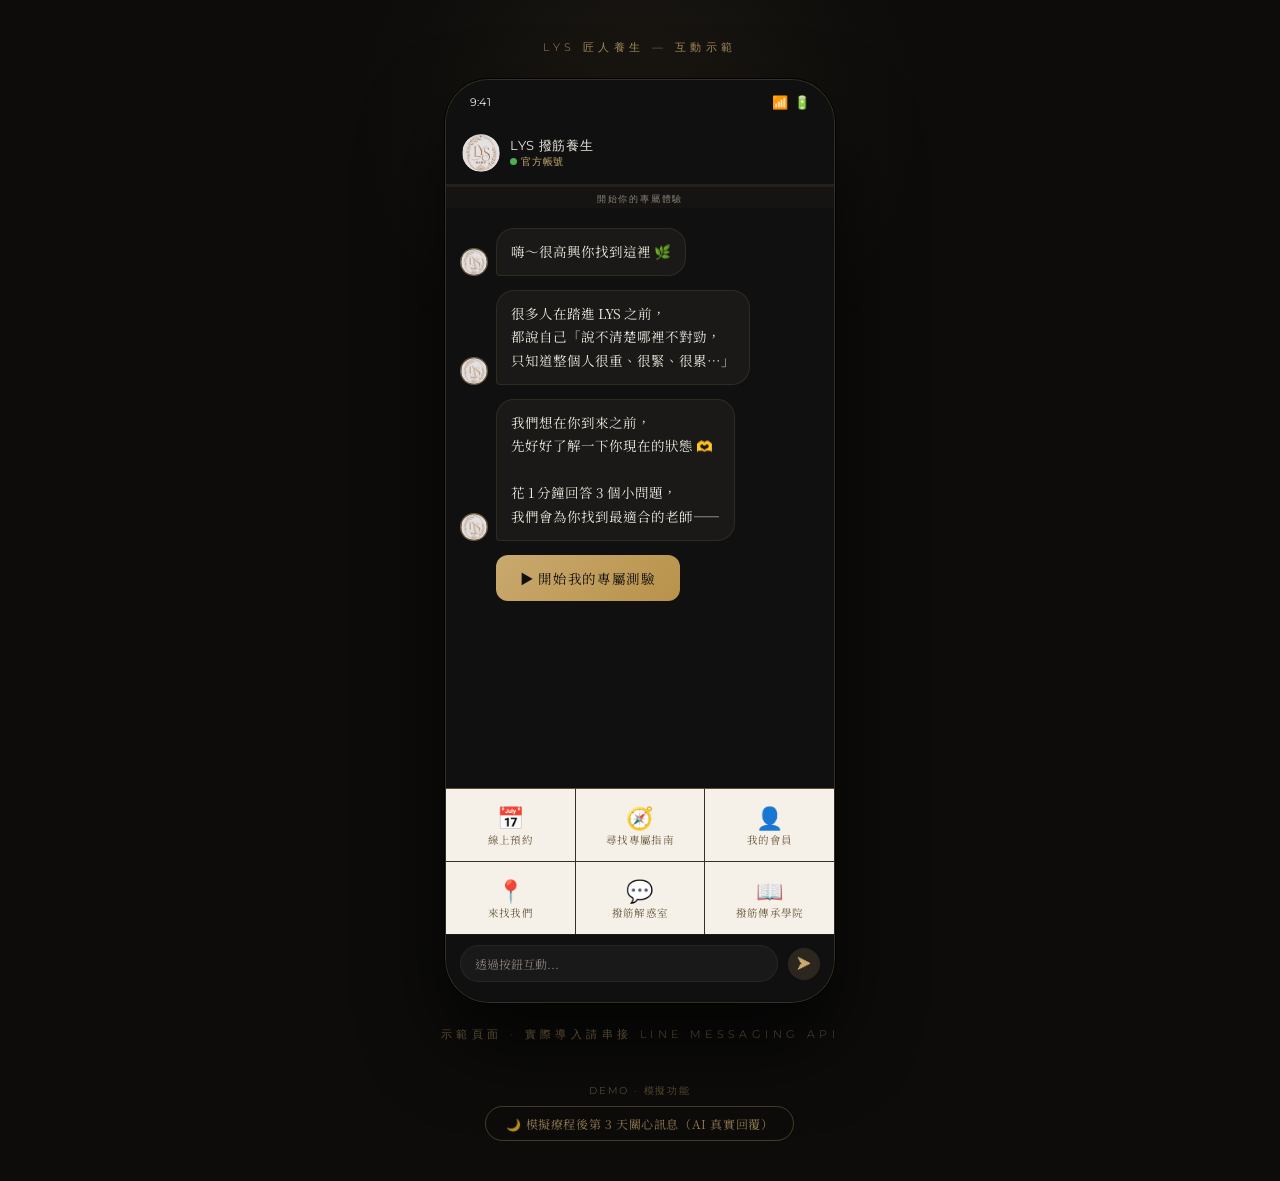
==== lys-chatbot-demo.html @ 17700a7a "Add chatbot demo page" ====
<!DOCTYPE html>
<html lang="zh-TW">
<head>
<meta charset="UTF-8">
<meta name="viewport" content="width=device-width, initial-scale=1.0">
<title>LYS 撥筋養生｜專屬放鬆指南</title>
<link href="https://fonts.googleapis.com/css2?family=Cormorant+Garamond:ital,wght@0,300;0,400;1,300&family=Noto+Serif+TC:wght@300;400&family=Montserrat:wght@300;400&display=swap" rel="stylesheet">
<style>
  :root {
    --black: #111010;
    --white: #FAF8F5;
    --gold: #C9A96E;
    --gold-light: #E8D5B0;
    --gold-dim: rgba(201,169,110,0.15);
    --warm-gray: #8A8178;
    --bubble-bot: #1A1917;
    --bubble-user: #2C2820;
    --text-main: #EDE8E0;
    --text-dim: #8A8178;
    --phone-w: 390px;
  }

  * { margin: 0; padding: 0; box-sizing: border-box; }

  body {
    background: #0D0C0B;
    min-height: 100vh;
    display: flex;
    align-items: center;
    justify-content: center;
    font-family: 'Noto Serif TC', serif;
    padding: 40px 16px;
  }

  /* ambient glow */
  body::before {
    content: '';
    position: fixed;
    top: -20%;
    left: 50%;
    transform: translateX(-50%);
    width: 600px;
    height: 600px;
    background: radial-gradient(ellipse, rgba(201,169,110,0.08) 0%, transparent 70%);
    pointer-events: none;
  }

  .scene {
    display: flex;
    flex-direction: column;
    align-items: center;
    gap: 24px;
  }

  .brand-label {
    font-family: 'Montserrat', sans-serif;
    font-weight: 300;
    letter-spacing: 0.4em;
    font-size: 11px;
    color: var(--gold);
    text-transform: uppercase;
    opacity: 0.8;
  }

  /* Phone shell */
  .phone {
    width: var(--phone-w);
    max-width: 100%;
    background: #161412;
    border-radius: 44px;
    border: 1px solid rgba(201,169,110,0.18);
    box-shadow:
      0 0 0 1px rgba(0,0,0,0.8),
      0 40px 80px rgba(0,0,0,0.7),
      inset 0 1px 0 rgba(255,255,255,0.04);
    overflow: hidden;
    position: relative;
  }

  /* Status bar */
  .status-bar {
    height: 44px;
    background: #111010;
    display: flex;
    align-items: center;
    justify-content: space-between;
    padding: 0 24px;
    font-family: 'Montserrat', sans-serif;
    font-size: 11px;
    color: var(--text-main);
    font-weight: 400;
    letter-spacing: 0.02em;
  }
  .status-icons { display: flex; gap: 6px; align-items: center; }
  .status-icons span { font-size: 13px; }

  /* LINE Header */
  .line-header {
    background: #111010;
    border-bottom: 1px solid rgba(201,169,110,0.1);
    padding: 10px 16px 12px;
    display: flex;
    align-items: center;
    gap: 10px;
  }
  .avatar {
    width: 38px; height: 38px;
    border-radius: 50%;
    background: linear-gradient(135deg, #2A2318, #3D3020);
    border: 1px solid var(--gold);
    display: flex; align-items: center; justify-content: center;
    font-size: 16px;
    flex-shrink: 0;
  }
  .header-info { flex: 1; }
  .header-name {
    font-family: 'Montserrat', sans-serif;
    font-size: 13px;
    font-weight: 400;
    color: var(--text-main);
    letter-spacing: 0.05em;
  }
  .header-sub {
    font-size: 10px;
    color: var(--gold);
    letter-spacing: 0.08em;
    font-family: 'Montserrat', sans-serif;
    font-weight: 300;
  }
  .header-dot {
    width: 7px; height: 7px;
    background: #4CAF50;
    border-radius: 50%;
    margin-right: 4px;
    display: inline-block;
  }

  /* Chat area */
  .chat-area {
    height: 580px;
    overflow-y: auto;
    padding: 20px 14px;
    display: flex;
    flex-direction: column;
    gap: 14px;
    background: #111010;
    scroll-behavior: smooth;
  }
  .chat-area::-webkit-scrollbar { width: 3px; }
  .chat-area::-webkit-scrollbar-track { background: transparent; }
  .chat-area::-webkit-scrollbar-thumb { background: rgba(201,169,110,0.2); border-radius: 2px; }

  /* Messages */
  .msg-row {
    display: flex;
    gap: 8px;
    align-items: flex-end;
    opacity: 0;
    transform: translateY(12px);
    transition: opacity 0.4s ease, transform 0.4s ease;
  }
  .msg-row.visible { opacity: 1; transform: translateY(0); }
  .msg-row.user { flex-direction: row-reverse; }

  .msg-avatar {
    width: 28px; height: 28px;
    border-radius: 50%;
    background: linear-gradient(135deg, #2A2318, #3D3020);
    border: 1px solid rgba(201,169,110,0.4);
    display: flex; align-items: center; justify-content: center;
    font-size: 12px;
    flex-shrink: 0;
    overflow: hidden;
    padding: 0;
  }
  .msg-avatar img { width:100%; height:100%; object-fit:cover; border-radius:50%; }

  .bubble {
    max-width: 76%;
    padding: 11px 14px;
    border-radius: 18px;
    font-size: 13.5px;
    line-height: 1.75;
    color: var(--text-main);
    position: relative;
  }
  .bubble.bot {
    background: var(--bubble-bot);
    border: 1px solid rgba(201,169,110,0.12);
    border-bottom-left-radius: 4px;
  }
  .bubble.user {
    background: linear-gradient(135deg, #2C2415, #3A2E1A);
    border: 1px solid rgba(201,169,110,0.25);
    border-bottom-right-radius: 4px;
    color: var(--gold-light);
  }
  .bubble em {
    color: var(--gold);
    font-style: normal;
    font-weight: 400;
  }

  /* Typing indicator */
  .typing {
    display: flex; gap: 4px; align-items: center;
    padding: 12px 16px;
  }
  .typing span {
    width: 6px; height: 6px;
    background: var(--warm-gray);
    border-radius: 50%;
    animation: typingDot 1.2s infinite;
  }
  .typing span:nth-child(2) { animation-delay: 0.2s; }
  .typing span:nth-child(3) { animation-delay: 0.4s; }
  @keyframes typingDot {
    0%, 60%, 100% { opacity: 0.3; transform: scale(0.8); }
    30% { opacity: 1; transform: scale(1); }
  }

  /* Options panel */
  .options-panel {
    display: flex;
    flex-direction: column;
    gap: 8px;
    margin-top: 2px;
    opacity: 0;
    transform: translateY(8px);
    transition: opacity 0.35s ease 0.1s, transform 0.35s ease 0.1s;
  }
  .options-panel.visible { opacity: 1; transform: translateY(0); }

  .option-btn {
    background: rgba(201,169,110,0.07);
    border: 1px solid rgba(201,169,110,0.25);
    border-radius: 12px;
    padding: 11px 14px;
    color: var(--text-main);
    font-size: 13px;
    font-family: 'Noto Serif TC', serif;
    cursor: pointer;
    text-align: left;
    transition: all 0.2s ease;
    line-height: 1.5;
    display: flex;
    align-items: center;
    gap: 10px;
  }
  .option-btn:hover {
    background: rgba(201,169,110,0.15);
    border-color: rgba(201,169,110,0.5);
    color: var(--gold-light);
    transform: translateX(3px);
  }
  .option-btn:disabled {
    opacity: 0.35;
    cursor: default;
    transform: none;
  }
  .option-btn.selected {
    background: rgba(201,169,110,0.2);
    border-color: var(--gold);
    color: var(--gold-light);
  }
  .option-icon { font-size: 16px; flex-shrink: 0; }

  /* Start button */
  .start-btn {
    background: linear-gradient(135deg, #C9A96E, #B8924A);
    border: none;
    border-radius: 12px;
    padding: 13px 24px;
    color: #111010;
    font-size: 13.5px;
    font-family: 'Noto Serif TC', serif;
    cursor: pointer;
    font-weight: 400;
    letter-spacing: 0.05em;
    transition: all 0.2s ease;
    align-self: flex-start;
    opacity: 0;
    transform: translateY(8px);
    transition: opacity 0.35s ease, transform 0.35s ease, filter 0.2s ease;
  }
  .start-btn.visible { opacity: 1; transform: translateY(0); }
  .start-btn:hover { filter: brightness(1.1); transform: translateY(-1px); }
  .start-btn:disabled { opacity: 0.3; cursor: default; transform: none; }

  /* Progress bar */
  .progress-bar {
    height: 2px;
    background: rgba(201,169,110,0.08);
    position: relative;
    margin: 0;
  }
  .progress-fill {
    height: 100%;
    background: linear-gradient(90deg, var(--gold), #E8C97A);
    transition: width 0.6s ease;
    width: 0%;
  }

  /* Result card */
  .result-card {
    background: linear-gradient(160deg, #1C1710 0%, #141210 100%);
    border: 1px solid rgba(201,169,110,0.3);
    border-radius: 16px;
    padding: 18px;
    max-width: 82%;
    opacity: 0;
    transform: translateY(12px);
    transition: opacity 0.5s ease, transform 0.5s ease;
  }
  .result-card.visible { opacity: 1; transform: translateY(0); }
  .result-divider {
    height: 1px;
    background: rgba(201,169,110,0.15);
    margin: 12px 0;
  }
  .teacher-name {
    font-family: 'Cormorant Garamond', serif;
    font-size: 20px;
    color: var(--gold);
    letter-spacing: 0.08em;
    margin-bottom: 4px;
  }
  .teacher-badge {
    font-family: 'Montserrat', sans-serif;
    font-size: 9px;
    letter-spacing: 0.2em;
    color: var(--warm-gray);
    text-transform: uppercase;
    margin-bottom: 10px;
  }
  .teacher-desc {
    font-size: 12.5px;
    color: var(--text-main);
    line-height: 1.8;
    opacity: 0.85;
  }
  .guarantee-text {
    font-size: 11.5px;
    color: var(--warm-gray);
    line-height: 1.75;
    border-left: 2px solid rgba(201,169,110,0.3);
    padding-left: 10px;
    font-style: italic;
  }

  /* Action buttons */
  .action-btn {
    display: block;
    width: 100%;
    padding: 12px;
    border-radius: 10px;
    border: none;
    cursor: pointer;
    font-size: 13px;
    font-family: 'Noto Serif TC', serif;
    letter-spacing: 0.05em;
    transition: all 0.2s ease;
    margin-top: 8px;
  }
  .action-btn.primary {
    background: linear-gradient(135deg, #C9A96E, #B8924A);
    color: #111010;
  }
  .action-btn.primary:hover { filter: brightness(1.1); }
  .action-btn.secondary {
    background: rgba(201,169,110,0.08);
    border: 1px solid rgba(201,169,110,0.25);
    color: var(--gold-light);
  }
  .action-btn.secondary:hover { background: rgba(201,169,110,0.15); }

  /* Reset */
  .reset-area {
    text-align: center;
    padding: 10px;
    opacity: 0;
    transition: opacity 0.4s ease;
  }
  .reset-area.visible { opacity: 1; }
  .reset-btn {
    background: none;
    border: none;
    color: var(--warm-gray);
    font-size: 11px;
    font-family: 'Montserrat', sans-serif;
    letter-spacing: 0.1em;
    cursor: pointer;
    text-decoration: underline;
    text-underline-offset: 3px;
  }
  .reset-btn:hover { color: var(--gold); }

  /* Bottom bar */
  .bottom-bar {
    background: #111010;
    border-top: 1px solid rgba(201,169,110,0.08);
    padding: 10px 14px 20px;
    display: flex;
    align-items: center;
    gap: 10px;
  }
  .input-mock {
    flex: 1;
    background: rgba(255,255,255,0.04);
    border: 1px solid rgba(255,255,255,0.06);
    border-radius: 20px;
    padding: 9px 14px;
    font-size: 12px;
    color: var(--warm-gray);
    font-family: 'Noto Serif TC', serif;
  }
  .send-mock {
    width: 32px; height: 32px;
    border-radius: 50%;
    background: rgba(201,169,110,0.15);
    border: none;
    display: flex; align-items: center; justify-content: center;
    color: var(--gold);
    font-size: 14px;
  }

  /* Step counter */
  .step-label {
    font-family: 'Montserrat', sans-serif;
    font-size: 9px;
    letter-spacing: 0.2em;
    color: var(--warm-gray);
    text-align: center;
    padding: 6px 0 2px;
    text-transform: uppercase;
  }

  /* Toast */
  .toast {
    position: fixed;
    bottom: 30px;
    left: 50%;
    transform: translateX(-50%) translateY(20px);
    background: #2A2318;
    border: 1px solid rgba(201,169,110,0.4);
    color: var(--gold-light);
    font-size: 13px;
    font-family: 'Noto Serif TC', serif;
    padding: 10px 20px;
    border-radius: 30px;
    opacity: 0;
    transition: all 0.3s ease;
    pointer-events: none;
    white-space: nowrap;
    z-index: 999;
  }
  .toast.show {
    opacity: 1;
    transform: translateX(-50%) translateY(0);
  }

  /* ── Rich Menu ─────────────────────────────────────────────── */
  .rich-menu {
    background: #F5F0E8;
    border-top: 1px solid rgba(201,169,110,0.25);
    display: grid;
    grid-template-columns: repeat(3, 1fr);
    grid-template-rows: repeat(2, 1fr);
    gap: 1px;
    background-color: rgba(201,169,110,0.18);
    flex-shrink: 0;
  }
  .menu-item {
    background: #F5F0E8;
    display: flex;
    flex-direction: column;
    align-items: center;
    justify-content: center;
    padding: 10px 4px 8px;
    cursor: pointer;
    gap: 5px;
    transition: background 0.15s ease;
    min-height: 72px;
    position: relative;
  }
  .menu-item:hover { background: #EDE5D4; }
  .menu-item:active { background: #E3D8C4; }
  .menu-item .menu-icon { font-size: 22px; line-height: 1; }
  .menu-item .menu-label {
    font-family: 'Noto Serif TC', serif;
    font-size: 10.5px;
    color: #6B5B3E;
    letter-spacing: 0.03em;
    text-align: center;
    line-height: 1.3;
    font-weight: 400;
  }
  .menu-item.active-pulse::after {
    content:'';
    position:absolute;
    inset:0;
    background: rgba(201,169,110,0.2);
    animation: menuPulse 0.4s ease forwards;
  }
  @keyframes menuPulse {
    0%{opacity:1} 100%{opacity:0}
  }

  /* modal overlay */
  .modal-overlay {
    position: fixed;
    inset: 0;
    background: rgba(0,0,0,0.6);
    z-index: 100;
    display: flex;
    align-items: flex-end;
    justify-content: center;
    opacity: 0;
    pointer-events: none;
    transition: opacity 0.3s ease;
  }
  .modal-overlay.open { opacity: 1; pointer-events: all; }
  .modal-sheet {
    background: #161412;
    border: 1px solid rgba(201,169,110,0.2);
    border-radius: 20px 20px 0 0;
    padding: 20px 20px 32px;
    width: 100%;
    max-width: 390px;
    transform: translateY(30px);
    transition: transform 0.35s ease;
    max-height: 80vh;
    overflow-y: auto;
  }
  .modal-overlay.open .modal-sheet { transform: translateY(0); }
  .modal-handle {
    width: 36px; height: 4px;
    background: rgba(201,169,110,0.3);
    border-radius: 2px;
    margin: 0 auto 16px;
  }
  .modal-title {
    font-family: 'Cormorant Garamond', serif;
    font-size: 18px;
    color: var(--gold);
    letter-spacing: 0.08em;
    margin-bottom: 4px;
  }
  .modal-sub {
    font-size: 11px;
    color: var(--warm-gray);
    font-family: 'Montserrat', sans-serif;
    letter-spacing: 0.1em;
    margin-bottom: 14px;
  }
  .modal-body {
    font-size: 13px;
    color: var(--text-main);
    line-height: 1.85;
    opacity: 0.85;
  }
  .modal-divider { height:1px; background: rgba(201,169,110,0.12); margin: 14px 0; }
  .modal-btn {
    display: block; width: 100%;
    padding: 12px;
    border-radius: 10px;
    border: none; cursor: pointer;
    font-size: 13px;
    font-family: 'Noto Serif TC', serif;
    letter-spacing: 0.05em;
    transition: all 0.2s ease;
    margin-top: 8px;
  }
  .modal-btn.primary { background: linear-gradient(135deg, #C9A96E, #B8924A); color: #111010; }
  .modal-btn.primary:hover { filter: brightness(1.1); }
  .modal-btn.secondary {
    background: rgba(201,169,110,0.08);
    border: 1px solid rgba(201,169,110,0.25);
    color: var(--gold-light);
  }
  .modal-btn.secondary:hover { background: rgba(201,169,110,0.15); }
  .modal-close {
    position: absolute; top: 14px; right: 16px;
    background: none; border: none;
    color: var(--warm-gray); font-size: 18px; cursor: pointer;
  }
  /* time slots */
  .time-grid { display: grid; grid-template-columns: repeat(3,1fr); gap: 8px; margin: 12px 0; }
  .time-slot {
    background: rgba(201,169,110,0.07);
    border: 1px solid rgba(201,169,110,0.2);
    border-radius: 8px; padding: 8px 4px;
    text-align: center; cursor: pointer;
    font-size: 12px; color: var(--text-main);
    font-family: 'Montserrat', sans-serif;
    transition: all 0.15s;
  }
  .time-slot:hover { background: rgba(201,169,110,0.2); border-color: var(--gold); }
  .time-slot.selected { background: rgba(201,169,110,0.25); border-color: var(--gold); color: var(--gold-light); }
  /* faq items */
  .faq-item {
    background: rgba(201,169,110,0.05);
    border: 1px solid rgba(201,169,110,0.12);
    border-radius: 10px; padding: 12px 14px;
    margin-bottom: 8px; cursor: pointer;
    transition: background 0.15s;
  }
  .faq-item:hover { background: rgba(201,169,110,0.1); }
  .faq-q { font-size: 12.5px; color: var(--gold-light); margin-bottom: 0; font-weight: 400; }
  .faq-a { font-size: 12px; color: var(--warm-gray); margin-top: 8px; line-height: 1.75; display: none; }
  .faq-item.open .faq-a { display: block; }
  /* member card */
  .member-card {
    background: linear-gradient(135deg, #2A2318, #1C1710);
    border: 1px solid rgba(201,169,110,0.4);
    border-radius: 14px; padding: 18px;
    margin-bottom: 12px;
  }
  .member-points { font-family:'Cormorant Garamond',serif; font-size:32px; color:var(--gold); }
  .member-label { font-size:10px; color:var(--warm-gray); font-family:'Montserrat',sans-serif; letter-spacing:0.15em; text-transform:uppercase; }
  /* map embed */
  .map-mock {
    background: #1C1710;
    border: 1px solid rgba(201,169,110,0.15);
    border-radius: 10px;
    height: 130px;
    display: flex; align-items: center; justify-content: center;
    font-size: 28px; margin-bottom: 12px;
    position: relative; overflow: hidden;
  }
  .map-mock::before {
    content: '';
    position: absolute; inset: 0;
    background: radial-gradient(ellipse at 50% 50%, rgba(201,169,110,0.08) 0%, transparent 70%);
  }


  /* Treatment selector */
  .treatment-item {
    display: flex; justify-content: space-between; align-items: center;
    background: rgba(201,169,110,0.06);
    border: 1px solid rgba(201,169,110,0.15);
    border-radius: 10px; padding: 11px 14px;
    margin-bottom: 8px; cursor: pointer;
    transition: all 0.15s ease;
  }
  .treatment-item:hover { background: rgba(201,169,110,0.13); border-color: rgba(201,169,110,0.4); }
  .treatment-item.selected { background: rgba(201,169,110,0.22); border-color: var(--gold); }
  .treatment-name { font-size: 13px; color: var(--text-main); }
  .treatment-pts { font-size: 12px; color: var(--gold); font-family: 'Montserrat', sans-serif; font-weight: 300; }

  /* History items */
  .history-item {
    background: rgba(201,169,110,0.05);
    border: 1px solid rgba(201,169,110,0.1);
    border-radius: 10px; padding: 12px 14px;
    margin-bottom: 10px;
  }
  .history-date { font-size: 10px; color: var(--warm-gray); font-family: 'Montserrat', sans-serif; letter-spacing: 0.08em; margin-bottom: 4px; }
  .history-name { font-size: 13.5px; color: var(--text-main); margin-bottom: 6px; }
  .history-meta { display: flex; justify-content: space-between; margin-bottom: 6px; }
  .history-teacher { font-size: 11px; color: var(--gold); font-family: 'Montserrat', sans-serif; }
  .history-pts { font-size: 11px; color: var(--warm-gray); }
  .history-note { font-size: 11.5px; color: var(--warm-gray); font-style: italic; border-left: 2px solid rgba(201,169,110,0.25); padding-left: 8px; line-height: 1.6; }

</style>
</head>
<body>

<div class="scene">
  <div class="brand-label">LYS 匠人養生 — 互動示範</div>

  <div class="phone">
    <!-- Status bar -->
    <div class="status-bar">
      <span>9:41</span>
      <div class="status-icons">
        <span>📶</span><span>🔋</span>
      </div>
    </div>

    <!-- LINE Header -->
    <div class="line-header">
      <div class="avatar" style="background:none;border:none;padding:0;overflow:hidden;"><img src="[data-uri]" style="width:38px;height:38px;border-radius:50%;object-fit:cover;" /></div>
      <div class="header-info">
        <div class="header-name">LYS 撥筋養生</div>
        <div class="header-sub"><span class="header-dot"></span>官方帳號</div>
      </div>
    </div>

    <!-- Progress -->
    <div class="progress-bar">
      <div class="progress-fill" id="progressFill"></div>
    </div>
    <div class="step-label" id="stepLabel">開始你的專屬體驗</div>

    <!-- Chat -->
    <div class="chat-area" id="chatArea"></div>

    <!-- Rich Menu -->
    <div class="rich-menu" id="richMenu">
      <div class="menu-item" onclick="menuTap(this,'booking')">
        <div class="menu-icon">📅</div>
        <div class="menu-label">線上預約</div>
      </div>
      <div class="menu-item" onclick="menuTap(this,'quiz')">
        <div class="menu-icon">🧭</div>
        <div class="menu-label">尋找專屬指南</div>
      </div>
      <div class="menu-item" onclick="menuTap(this,'member')">
        <div class="menu-icon">👤</div>
        <div class="menu-label">我的會員</div>
      </div>
      <div class="menu-item" onclick="menuTap(this,'location')">
        <div class="menu-icon">📍</div>
        <div class="menu-label">來找我們</div>
      </div>
      <div class="menu-item" onclick="menuTap(this,'faq')">
        <div class="menu-icon">💬</div>
        <div class="menu-label">撥筋解惑室</div>
      </div>
      <div class="menu-item" onclick="window.open('http://lys-spa.jhen-han.com/','_blank')">
        <div class="menu-icon">📖</div>
        <div class="menu-label">撥筋傳承學院</div>
      </div>
    </div>

    <!-- Bottom bar -->
    <div class="bottom-bar">
      <div class="input-mock">透過按鈕互動...</div>
      <button class="send-mock">➤</button>
    </div>
  </div>

  <div class="brand-label" style="opacity:0.4">示範頁面 · 實際導入請串接 LINE Messaging API</div>
</div>

<div class="toast" id="toast"></div>

<script>
const LYS_LOGO = "[data-uri]";
const chatArea = document.getElementById('chatArea');
const progressFill = document.getElementById('progressFill');
const stepLabel = document.getElementById('stepLabel');

let userCount = 0; // total completed users (for rotation)
let answers = {};
let isAnimating = false;

// ─── Helpers ───────────────────────────────────────────────────────────────

function showToast(msg) {
  const t = document.getElementById('toast');
  t.textContent = msg;
  t.classList.add('show');
  setTimeout(() => t.classList.remove('show'), 2200);
}

function scrollBottom() {
  setTimeout(() => { chatArea.scrollTop = chatArea.scrollHeight; }, 80);
}

function setProgress(pct, label) {
  progressFill.style.width = pct + '%';
  stepLabel.textContent = label;
}

function sleep(ms) { return new Promise(r => setTimeout(r, ms)); }

async function addTyping() {
  const row = document.createElement('div');
  row.className = 'msg-row';
  row.innerHTML = `
    <div class="msg-avatar"><img src="${LYS_LOGO}" /></div>
    <div class="bubble bot"><div class="typing"><span></span><span></span><span></span></div></div>`;
  chatArea.appendChild(row);
  await sleep(50);
  row.classList.add('visible');
  scrollBottom();
  return row;
}

async function removeTyping(row) {
  row.style.opacity = '0';
  await sleep(200);
  row.remove();
}

async function addBotMsg(html, delay = 900) {
  const typing = await addTyping();
  await sleep(delay);
  await removeTyping(typing);

  const row = document.createElement('div');
  row.className = 'msg-row';
  row.innerHTML = `
    <div class="msg-avatar"><img src="${LYS_LOGO}" /></div>
    <div class="bubble bot">${html}</div>`;
  chatArea.appendChild(row);
  await sleep(50);
  row.classList.add('visible');
  scrollBottom();
  return row;
}

async function addUserMsg(text) {
  const row = document.createElement('div');
  row.className = 'msg-row user';
  row.innerHTML = `<div class="bubble user">${text}</div>`;
  chatArea.appendChild(row);
  await sleep(50);
  row.classList.add('visible');
  scrollBottom();
}

function addOptions(opts, onSelect) {
  const panel = document.createElement('div');
  panel.className = 'options-panel';
  const indent = document.createElement('div');
  indent.style.paddingLeft = '36px';
  indent.className = 'options-panel';

  opts.forEach(({ icon, text, value }) => {
    const btn = document.createElement('button');
    btn.className = 'option-btn';
    btn.innerHTML = `<span class="option-icon">${icon}</span><span>${text}</span>`;
    btn.onclick = async () => {
      if (isAnimating) return;
      isAnimating = true;
      // disable all
      indent.querySelectorAll('.option-btn').forEach(b => { b.disabled = true; });
      btn.classList.add('selected');
      await sleep(200);
      indent.style.opacity = '0';
      await sleep(300);
      indent.remove();
      await addUserMsg(icon + ' ' + text);
      await onSelect(value, text);
      isAnimating = false;
    };
    indent.appendChild(btn);
  });

  chatArea.appendChild(indent);
  setTimeout(() => indent.classList.add('visible'), 80);
  scrollBottom();
  return indent;
}

function addStartBtn(label, onClick) {
  const indent = document.createElement('div');
  indent.style.paddingLeft = '36px';

  const btn = document.createElement('button');
  btn.className = 'start-btn';
  btn.textContent = label;
  btn.onclick = async () => {
    if (isAnimating) return;
    isAnimating = true;
    btn.disabled = true;
    indent.style.opacity = '0';
    await sleep(300);
    indent.remove();
    await onClick();
    isAnimating = false;
  };

  indent.appendChild(btn);
  chatArea.appendChild(indent);
  setTimeout(() => btn.classList.add('visible'), 100);
  scrollBottom();
}

// ─── Flow ──────────────────────────────────────────────────────────────────

async function startFlow() {
  chatArea.innerHTML = '';
  answers = {};
  setProgress(0, '開始你的專屬體驗');

  await sleep(300);
  await addBotMsg(`嗨～很高興你找到這裡 🌿`, 600);
  await addBotMsg(`很多人在踏進 LYS 之前，<br>都說自己「說不清楚哪裡不對勁，<br>只知道整個人很重、很緊、很累…」`, 1100);
  await addBotMsg(`我們想在你到來之前，<br>先好好了解一下你現在的狀態 🫶<br><br>花 1 分鐘回答 3 個小問題，<br>我們會為你找到最適合的老師——`, 1200);

  addStartBtn('▶ 開始我的專屬測驗', startQ1);
}

async function startQ1() {
  setProgress(15, '問題 1／3');
  await addBotMsg(`最近身體上，你最有感的是哪一種？<br><em>（選一個最貼近你的感受就好）</em>`, 900);

  addOptions([
    { icon: '😴', text: '睡不好、腦袋脹脹的、容易頭重', value: 'sleep' },
    { icon: '💆', text: '肩頸超緊、背部像背著石頭', value: 'neck' },
    { icon: '🌫️', text: '身體沉重、循環不順、感覺濕氣很重', value: 'qi' },
  ], async (val, text) => {
    answers.q1 = { val, text };
    setProgress(35, '問題 1／3 ✓');
    await sleep(400);
    await startQ2();
  });
}

async function startQ2() {
  setProgress(45, '問題 2／3');
  await addBotMsg(`了解了～那最近的生活節奏呢？<br><em>你比較像哪一種狀態？</em>`, 900);

  addOptions([
    { icon: '🔥', text: '一直在衝、停不下來、壓力很大', value: 'stress' },
    { icon: '🪫', text: '提不起勁、動力好像被掏空了', value: 'drain' },
    { icon: '😶', text: '說不上來，就是整個人渾渾噩噩的', value: 'haze' },
  ], async (val, text) => {
    answers.q2 = { val, text };
    setProgress(65, '問題 2／3 ✓');
    await sleep(400);
    await startQ3();
  });
}

async function startQ3() {
  setProgress(75, '問題 3／3');
  await addBotMsg(`最後一題，也是最重要的一題 🌿<br><br>做完撥筋之後，你最渴望感受到的是什麼？`, 1000);

  addOptions([
    { icon: '🧘', text: '找回一種平靜，讓腦袋真正放空', value: 'calm' },
    { icon: '🪶', text: '把那個重擔卸下來，整個人變輕', value: 'light' },
    { icon: '⚡', text: '重新充飽電，找回活力與狀態', value: 'energy' },
  ], async (val, text) => {
    answers.q3 = { val, text };
    setProgress(90, '分析中...');
    await sleep(500);
    await showResult();
  });
}

async function showResult() {
  userCount++;
  const isA = (userCount % 2 === 1); // odd = A (維亞), even = B (語林)

  // Opening empathy line based on Q1
  const openings = {
    sleep: '最近腦袋一直沒辦法真正關機，連睡覺都還在轉——這樣的你，真的需要有人好好接住了。',
    neck: '肩頸像是扛著整個世界的重量，那種緊，不只是肌肉，是心情也一起繃著。',
    qi: '身體沉沉的、循環卡住了，是你的身體在跟你說：<em>該停下來好好照顧自己了。</em>',
  };
  const opening = openings[answers.q1?.val] || '看來你最近真的承受了很多...';

  setProgress(100, '你的專屬指南');
  await addBotMsg(`✨ 分析完成，為你找到了答案 🌿`, 700);

  const typing = await addTyping();
  await sleep(1400);
  await removeTyping(typing);

  // Result card
  const card = document.createElement('div');
  card.className = 'result-card';

  const teacherName = isA ? '微雅老師' : '妤羚老師';
  const teacherDesc = isA
    ? '擅長以細膩的手感讀懂身體的緊繃，讓每一個卡住的地方，都能慢慢鬆開。跟著微雅老師，你可以放心把自己交出去。'
    : '溫柔而有力量，擅長引導身體回到它最自然的平衡狀態。在妤羚老師的雙手下，你會感覺到那種「終於可以放鬆了」。';
  const teacherEmoji = isA ? '🌸' : '🌿';

  card.innerHTML = `
    <div style="font-size:13px;line-height:1.85;color:var(--text-main);margin-bottom:12px;">
      看完你的回答，心裡有點心疼你 🫶<br><br>
      ${opening}
    </div>
    <div class="result-divider"></div>
    <div class="guarantee-text">
      LYS 每一位老師，皆由懿珊老師親自手把手培訓，<br>
      技術與溫度如出一轍——<br>
      在 LYS，<em style="color:var(--gold);font-style:normal;">每一位老師都是王牌</em> 🏅
    </div>
    <div class="result-divider"></div>
    <div class="teacher-badge">今日為你牽線的是</div>
    <div class="teacher-name">${teacherEmoji} ${teacherName}</div>
    <div class="teacher-desc">${teacherDesc}</div>
    <button class="action-btn primary" onclick="showToastMsg('正在為您開啟預約頁面... 🌿')">
      📅 立即預約${teacherName}的療程
    </button>
    <button class="action-btn secondary" onclick="showMoreInfo()">
      💬 我還想多了解 LYS
    </button>`;

  chatArea.appendChild(card);
  await sleep(60);
  card.classList.add('visible');
  scrollBottom();

  // Reset option
  await sleep(600);
  const resetArea = document.createElement('div');
  resetArea.className = 'reset-area';
  resetArea.innerHTML = `<button class="reset-btn" onclick="restartFlow()">↺ 重新測驗</button>`;
  chatArea.appendChild(resetArea);
  setTimeout(() => resetArea.classList.add('visible'), 100);
  scrollBottom();
}

async function showMoreInfo() {
  if (isAnimating) return;
  isAnimating = true;
  await addUserMsg('💬 我還想多了解 LYS');
  await addBotMsg(`謝謝你對我們的好奇 🌸<br><br>LYS 由懿珊老師創立於桃園，<br>我們相信「身體的照顧，是一種中庸之道」——<br>不急、不猛，在剛剛好的節奏裡，<br>讓身體找回它本來的樣子。`, 1200);
  await addBotMsg(`如果你還有任何想問的，<br>歡迎直接留言，<br>我們會有真人溫暖回覆你 🫶`, 900);
  isAnimating = false;
}

function showMoreInfoFromBtn() { showMoreInfo(); }

function showToastMsg(msg) { showToast(msg); }

async function restartFlow() {
  if (isAnimating) return;
  chatArea.style.opacity = '0';
  await sleep(300);
  chatArea.style.opacity = '1';
  startFlow();
}

// expose for inline onclick
window.showToastMsg = showToastMsg;
window.showMoreInfo = showMoreInfo;
window.restartFlow = restartFlow;

// ─── Boot ──────────────────────────────────────────────────────────────────
setTimeout(startFlow, 500);


function showMemberSubModal(sub) {
  openModal('member-' + sub);
}

function selectTreatment(el) {
  document.querySelectorAll('.treatment-item').forEach(i => i.classList.remove('selected'));
  el.classList.add('selected');
  const pts = el.dataset.pts;
  const remaining = 240 - parseInt(pts);
  const summary = document.getElementById('pts-summary');
  if (summary) summary.innerHTML = `使用 <span style="color:var(--gold);">${pts} pts</span> → 剩餘 <span style="color:var(--gold-light);">${remaining} pts</span>`;
}

// Get today's date in Taiwan format
function getTodayDate() {
  const now = new Date();
  const y = now.getFullYear();
  const m = String(now.getMonth() + 1).padStart(2, '0');
  const d = String(now.getDate()).padStart(2, '0');
  const days = ['日','一','二','三','四','五','六'];
  const weekday = days[now.getDay()];
  return `${y} / ${m} / ${d}（週${weekday}）`;
}

// Get rotating teacher name
function getTeacherName() {
  return (userCount % 3 === 0) ? '微雅老師' : (userCount % 3 === 1) ? '妤羚老師' : '懿珊老師';
}

// Send booking confirmation message into chat
async function sendBookingConfirmMsg(treatmentName, time) {
  const teacher = getTeacherName();
  const date = getTodayDate();
  closeModal();
  isAnimating = true;

  // User side: confirmation action
  await addUserMsg(`📅 確認預約 ${time}`);
  await sleep(300);

  // Bot confirmation message
  const confirmBubble = `
    ✅ 已為您預約完成！<br><br>
    <em>${teacher}</em> 將在<br>
    <em>${date} ${time}</em><br>
    為您進行療程 🌿<br><br>
    如需更改或取消，請提前 2 小時與我們聯繫。<br>
    期待與您相見 🫶
  `;
  await addBotMsg(confirmBubble.trim(), 1000);

  // Follow-up reminder
  await addBotMsg(`溫馨提醒：療程前請避免大量進食，穿著舒適衣物前來，讓身體能夠完全放鬆 🌸`, 1200);

  isAnimating = false;
}

// General booking (from 線上預約 menu)
function confirmGeneralBooking() {
  const timeSelected = document.querySelector('.time-slot.selected');
  if (!timeSelected) { showToastMsg('請選擇時段 🕐'); return; }
  const time = timeSelected.textContent;
  sendBookingConfirmMsg('', time);
}

// Point-based booking (from 我的會員)
function confirmPtsBooking() {
  const selected = document.querySelector('.treatment-item.selected');
  const timeSelected = document.querySelector('.time-slot.selected');
  if (!selected) { showToastMsg('請先選擇療程項目 🌿'); return; }
  if (!timeSelected) { showToastMsg('請選擇時段 🕐'); return; }
  const name = selected.querySelector('.treatment-name').textContent;
  const time = timeSelected.textContent;
  sendBookingConfirmMsg(name, time);
}

// ── Rich Menu ─────────────────────────────────────────────────────────────

function menuTap(el, type) {
  el.classList.add('active-pulse');
  setTimeout(() => el.classList.remove('active-pulse'), 400);
  openModal(type);
}

function openModal(type) {
  const overlay = document.getElementById('modalOverlay');
  const content = document.getElementById('modalContent');
  content.innerHTML = getModalContent(type);
  overlay.classList.add('open');
  // bind faq toggles
  document.querySelectorAll('.faq-item').forEach(item => {
    item.addEventListener('click', () => item.classList.toggle('open'));
  });
  // bind time slots
  document.querySelectorAll('.time-slot').forEach(slot => {
    slot.addEventListener('click', function() {
      document.querySelectorAll('.time-slot').forEach(s => s.classList.remove('selected'));
      this.classList.add('selected');
    });
  });
}

function closeModal() {
  document.getElementById('modalOverlay').classList.remove('open');
}
function closeModalOutside(e) {
  if (e.target === document.getElementById('modalOverlay')) closeModal();
}

function getModalContent(type) {
  if (type === 'booking') return `
    <div class="modal-title">📅 線上預約</div>
    <div class="modal-sub">ONLINE BOOKING</div>
    <div class="modal-body">請選擇您偏好的日期與時段，我們的老師將為您保留專屬位置 🌿</div>
    <div class="modal-divider"></div>
    <div style="font-size:11px;color:var(--warm-gray);font-family:'Montserrat',sans-serif;letter-spacing:0.1em;margin-bottom:8px;">選擇時段</div>
    <div class="time-grid">
      <div class="time-slot">10:00</div>
      <div class="time-slot">11:00</div>
      <div class="time-slot">13:00</div>
      <div class="time-slot">14:00</div>
      <div class="time-slot">15:00</div>
      <div class="time-slot">16:00</div>
      <div class="time-slot">19:00</div>
      <div class="time-slot">20:00</div>
      <div class="time-slot">21:00</div>
    </div>
    <div class="modal-divider"></div>
    <button class="modal-btn primary" onclick="confirmGeneralBooking()">確認預約時段</button>
    <button class="modal-btn secondary" onclick="showToastMsg('即將開啟 LINE 客服...');closeModal();">💬 直接詢問老師</button>
  `;

  if (type === 'member') return `
    <div class="modal-title">👤 我的會員</div>
    <div class="modal-sub">MEMBER CENTER</div>
    <div class="member-card">
      <div class="member-label" style="margin-bottom:6px;">會員等級</div>
      <div style="font-family:'Cormorant Garamond',serif;font-size:20px;color:var(--gold);margin-bottom:14px;">🌿 LYS 金質會員</div>
      <div class="modal-divider" style="margin:10px 0;"></div>
      <div style="display:flex;justify-content:space-between;align-items:flex-end;">
        <div>
          <div class="member-label">累積療程點數</div>
          <div class="member-points">240 <span style="font-size:14px;color:var(--warm-gray);">pts</span></div>
        </div>
        <div style="text-align:right;">
          <div class="member-label">下次升等還差</div>
          <div style="font-size:18px;color:var(--gold-light);font-family:'Cormorant Garamond',serif;">60 pts</div>
        </div>
      </div>
    </div>
    <div class="modal-body" style="margin-bottom:10px;">
      <span style="color:var(--gold);">✦ 本月優惠：</span>生日當月療程 9 折，可至 3/31 前使用
    </div>
    <button class="modal-btn primary" onclick="showMemberSubModal('booking')">📅 用點數預約療程</button>
    <button class="modal-btn secondary" onclick="showMemberSubModal('history')">📋 查看療程紀錄</button>
  `;

  if (type === 'member-booking') return `
    <div style="display:flex;align-items:center;gap:8px;margin-bottom:4px;">
      <button onclick="openModal('member')" style="background:none;border:none;color:var(--warm-gray);font-size:13px;cursor:pointer;padding:0;">← 返回</button>
    </div>
    <div class="modal-title">📅 點數預約療程</div>
    <div class="modal-sub">目前點數：240 pts</div>
    <div class="modal-divider"></div>

    <div style="font-size:11px;color:var(--warm-gray);font-family:'Montserrat',sans-serif;letter-spacing:0.1em;margin-bottom:10px;">選擇療程項目</div>
    <div id="treatmentList">
      <div class="treatment-item" data-pts="60" onclick="selectTreatment(this)">
        <div class="treatment-name">🌿 60 分鐘全身撥筋</div>
        <div class="treatment-pts">60 pts</div>
      </div>
      <div class="treatment-item" data-pts="90" onclick="selectTreatment(this)">
        <div class="treatment-name">✨ 90 分鐘深層調理</div>
        <div class="treatment-pts">90 pts</div>
      </div>
      <div class="treatment-item" data-pts="45" onclick="selectTreatment(this)">
        <div class="treatment-name">💆 45 分鐘頭頸肩撥筋</div>
        <div class="treatment-pts">45 pts</div>
      </div>
      <div class="treatment-item" data-pts="30" onclick="selectTreatment(this)">
        <div class="treatment-name">🌸 30 分鐘局部加強</div>
        <div class="treatment-pts">30 pts</div>
      </div>
    </div>

    <div class="modal-divider"></div>
    <div style="font-size:11px;color:var(--warm-gray);font-family:'Montserrat',sans-serif;letter-spacing:0.1em;margin-bottom:8px;">選擇時段</div>
    <div class="time-grid">
      <div class="time-slot">10:00</div>
      <div class="time-slot">11:00</div>
      <div class="time-slot">13:00</div>
      <div class="time-slot">14:00</div>
      <div class="time-slot">15:00</div>
      <div class="time-slot">16:00</div>
      <div class="time-slot">19:00</div>
      <div class="time-slot">20:00</div>
      <div class="time-slot">21:00</div>
    </div>
    <div id="pts-summary" style="font-size:12px;color:var(--warm-gray);text-align:right;margin-top:8px;"></div>
    <div class="modal-divider"></div>
    <button class="modal-btn primary" onclick="confirmPtsBooking()">✅ 確認點數預約</button>
    <button class="modal-btn secondary" onclick="openModal('member')">← 返回會員中心</button>
  `;

  if (type === 'member-history') return `
    <div style="display:flex;align-items:center;gap:8px;margin-bottom:4px;">
      <button onclick="openModal('member')" style="background:none;border:none;color:var(--warm-gray);font-size:13px;cursor:pointer;padding:0;">← 返回</button>
    </div>
    <div class="modal-title">📋 療程紀錄</div>
    <div class="modal-sub">TREATMENT HISTORY</div>
    <div class="modal-divider"></div>
    <div class="history-item">
      <div class="history-date">2025 / 02 / 22</div>
      <div class="history-name">✨ 90 分鐘深層調理</div>
      <div class="history-meta"><span class="history-teacher">微雅老師</span><span class="history-pts">－90 pts</span></div>
      <div class="history-note">「整個人輕飄飄的，肩頸真的鬆開了」</div>
    </div>
    <div class="history-item">
      <div class="history-date">2025 / 02 / 08</div>
      <div class="history-name">🌿 60 分鐘全身撥筋</div>
      <div class="history-meta"><span class="history-teacher">妤羚老師</span><span class="history-pts">－60 pts</span></div>
      <div class="history-note">「氣色變好很多，朋友說我有光澤感」</div>
    </div>
    <div class="history-item">
      <div class="history-date">2025 / 01 / 18</div>
      <div class="history-name">💆 45 分鐘頭頸肩撥筋</div>
      <div class="history-meta"><span class="history-teacher">微雅老師</span><span class="history-pts">－45 pts</span></div>
      <div class="history-note">「頭痛問題改善好多，睡眠品質變好了」</div>
    </div>
    <div class="history-item">
      <div class="history-date">2025 / 01 / 03</div>
      <div class="history-name">🌿 60 分鐘全身撥筋</div>
      <div class="history-meta"><span class="history-teacher">妤羚老師</span><span class="history-pts">－45 pts（升等贈送）</span></div>
      <div class="history-note">「第一次體驗，完全被圈粉了 🌸」</div>
    </div>
    <div class="modal-divider"></div>
    <button class="modal-btn primary" onclick="showMemberSubModal('booking')">📅 預約下一次療程</button>
    <button class="modal-btn secondary" onclick="openModal('member')">← 返回會員中心</button>
  `;

  if (type === 'location') return `
    <div class="modal-title">📍 來找我們</div>
    <div class="modal-sub">FIND US</div>
    <div class="map-mock">
      <span style="position:relative;z-index:1;">🗺️</span>
    </div>
    <div class="modal-body">
      <div style="color:var(--gold);font-size:12px;letter-spacing:0.05em;margin-bottom:6px;">LYS SPA 美妍館 · 桃園中壢</div>
      桃園市中壢區志航街 217 號
    </div>
    <div class="modal-divider"></div>
    <div style="font-size:12px;color:var(--text-main);line-height:2;">
      <span style="color:var(--gold);">📞</span> 預約專線：0916-660-07<br>
      <span style="color:var(--gold);">🕐</span> 營業時間：週一至週日 09:00–21:00<br>
      <span style="color:var(--gold);">🚗</span> 門口可停車
    </div>
    <div class="modal-divider"></div>
    <button class="modal-btn primary" onclick="showToastMsg('正在開啟 Google Maps 導航...');closeModal();">🗺️ 開啟導航</button>
    <button class="modal-btn secondary" onclick="closeModal();setTimeout(()=>openModal('booking'),300);">📅 立刻預約</button>
  `;

  if (type === 'faq') return `
    <div class="modal-title">💬 撥筋解惑室</div>
    <div class="modal-sub">FAQ · COMMON QUESTIONS</div>
    <div class="modal-body" style="margin-bottom:14px;">點擊問題查看解答 🌿</div>
    <div class="faq-item">
      <div class="faq-q">✦ 第一次體驗撥筋，需要注意什麼？</div>
      <div class="faq-a">建議體驗前 1 小時避免大量進食，穿著舒適寬鬆的衣物前來。我們的老師會先與您溝通身體狀況，再量身調整手法力道，請放心交給我們 🌿</div>
    </div>
    <div class="faq-item">
      <div class="faq-q">✦ 撥筋後為什麼會有痠痛感？</div>
      <div class="faq-a">撥筋後的輕微痠痛是正常反應，代表筋膜正在重新調整與放鬆。建議療程後多補充溫水，並給身體 1-2 天的休息時間，痠痛感通常會自然消退。</div>
    </div>
    <div class="faq-item">
      <div class="faq-q">✦ 多久做一次撥筋比較適合？</div>
      <div class="faq-a">依個人身體狀況而異。一般建議初期每 1-2 週一次，調理穩定後可改為每月 1-2 次做保養。懿珊老師的團隊會根據您的狀況給予個人化建議。</div>
    </div>
    <div class="faq-item">
      <div class="faq-q">✦ 哪些人不適合做撥筋？</div>
      <div class="faq-a">孕婦、近期手術或骨折未癒合者、皮膚有傷口或急性發炎者，建議先諮詢醫師。若有任何疑慮，歡迎事前與我們聯繫，我們會為您仔細評估 🫶</div>
    </div>
    <div class="faq-item">
      <div class="faq-q">✦ 可以指定老師嗎？</div>
      <div class="faq-a">當然可以！預約時備註希望的老師即可。LYS 每位老師皆由懿珊老師親自培訓，技術與溫度如出一轍，讓您放心把身體交給我們 🏅</div>
    </div>
    <div class="modal-divider"></div>
    <button class="modal-btn secondary" onclick="showToastMsg('正在連線真人客服...');closeModal();">💬 還有問題？聯繫我們</button>
  `;

  if (type === 'quiz') return null; // handled by startFlow
  return '';
}

// Override quiz menu item to trigger chatbot flow
document.addEventListener('DOMContentLoaded', () => {
  const quizBtn = document.querySelector('.menu-item[onclick*="quiz"]');
  if (quizBtn) {
    quizBtn.onclick = async function() {
      this.classList.add('active-pulse');
      setTimeout(() => this.classList.remove('active-pulse'), 400);
      chatArea.innerHTML = '';
      answers = {};
      userCount = 0;
      setProgress(0, '開始你的專屬體驗');
      await startFlow();
    };
  }
});



// ── AI 療程後關心對話模組 ──────────────────────────────────────────────────

let careMode = false;
let careHistory = [];
let careTeacher = '';

const CARE_SYSTEM_PROMPT = `你是 LYS SPA 美妍館的 AI 助理，代表懿珊老師的團隊（微雅老師、妤羚老師）在客人完成撥筋療程後第 3 天主動關心。

【口吻原則】
- 溫暖自然，像老朋友，不是客服機器人
- 繁體中文，符合 LINE 對話節奏，句子不要太長
- 偶爾一個 emoji 增加溫度，不要過多
- 絕對不說「感謝您的寶貴意見」等制式用語

【依客人說的內容回應】
- 身體還在痠痛 → 說明這是正常現象，給居家保養建議
- 效果很好 → 真誠感謝，自然引導下次預約
- 想再來 → 直接說可以幫她安排，問偏好時段
- 有不適或問題 → 認真回應，必要時請她聯繫我們
- 隨意聊天 → 自然聊，維持溫暖關係

【禁止事項】
- 不要一次問超過一個問題
- 不要說太長的段落
- 不要推銷感太重

【LYS 資訊（需要時提供）】
- 地址：桃園市中壢區志航街 217 號
- 電話：0916-660-07
- 營業：週一至週日 09:00–21:00`;

async function startCareMode(teacherName) {
  careMode = true;
  careTeacher = teacherName || getTeacherName();
  careHistory = [];
  chatArea.innerHTML = '';
  setProgress(100, '療程後第 3 天 · 關心訊息');
  await sleep(500);
  const openMsg = careTeacher + '這邊想關心一下你 🌿<br><br>上次的療程到現在剛好第三天了，身體的狀態還好嗎？';
  await addBotMsg(openMsg, 800);
  enableCareInput();
}

function enableCareInput() {
  const bar = document.querySelector('.bottom-bar');
  bar.innerHTML = `
    <input id="careInput" type="text" placeholder="跟我們說說你的感受..."
      style="flex:1;background:rgba(255,255,255,0.06);border:1px solid rgba(201,169,110,0.25);
             border-radius:20px;padding:9px 14px;font-size:13px;color:var(--text-main);
             font-family:'Noto Serif TC',serif;outline:none;"
      onkeydown="if(event.key==='Enter')sendCareMsg()" />
    <button onclick="sendCareMsg()" style="width:36px;height:36px;border-radius:50%;
      background:linear-gradient(135deg,#C9A96E,#B8924A);border:none;cursor:pointer;
      color:#111010;font-size:15px;flex-shrink:0;">➤</button>`;
  setTimeout(() => document.getElementById('careInput')?.focus(), 300);
}

async function sendCareMsg() {
  if (isAnimating) return;
  const input = document.getElementById('careInput');
  if (!input) return;
  const userText = input.value.trim();
  if (!userText) return;
  input.value = '';
  input.disabled = true;
  isAnimating = true;

  await addUserMsg(userText);
  careHistory.push({ role: 'user', content: userText });

  const reply = await callCareAI(careHistory);
  await addBotMsg(reply.replace(/\n/g, '<br>'), 900);
  careHistory.push({ role: 'assistant', content: reply });

  input.disabled = false;
  input.focus();
  isAnimating = false;

  if (/預約|安排|時段|下次|再來/.test(reply)) {
    setTimeout(showCareBookingHint, 600);
  }
}

async function callCareAI(history) {
  try {
    const res = await fetch('https://api.anthropic.com/v1/messages', {
      method: 'POST',
      headers: { 'Content-Type': 'application/json' },
      body: JSON.stringify({
        model: 'claude-sonnet-4-20250514',
        max_tokens: 1000,
        system: CARE_SYSTEM_PROMPT,
        messages: history
      })
    });
    const data = await res.json();
    return data?.content?.[0]?.text || '不好意思，剛才訊號有點問題，可以再說一次嗎？😊';
  } catch(e) {
    return '不好意思，剛才訊號有點問題，可以再說一次嗎？😊';
  }
}

function showCareBookingHint() {
  const hint = document.createElement('div');
  hint.style.cssText = 'padding-left:36px;margin-top:6px;opacity:0;transition:opacity 0.4s;';
  hint.innerHTML = `<button onclick="openModal('booking')" style="
    background:linear-gradient(135deg,#C9A96E,#B8924A);border:none;border-radius:12px;
    padding:10px 18px;color:#111010;font-size:12.5px;font-family:'Noto Serif TC',serif;
    cursor:pointer;letter-spacing:0.05em;">📅 立刻預約下次療程</button>`;
  chatArea.appendChild(hint);
  setTimeout(() => hint.style.opacity = '1', 80);
  scrollBottom();
}

// ── Demo 觸發：在品牌標語加入「模擬第3天關心」按鈕 ─────────────────────
document.addEventListener('DOMContentLoaded', () => {
  const quizBtn = document.querySelector('.menu-item[onclick*="quiz"]');
  if (quizBtn) {
    quizBtn.onclick = async function() {
      this.classList.add('active-pulse');
      setTimeout(() => this.classList.remove('active-pulse'), 400);
      chatArea.innerHTML = '';
      answers = {};
      userCount = 0;
      careMode = false;
      const bar = document.querySelector('.bottom-bar');
      bar.innerHTML = '<div class="input-mock">透過按鈕互動...</div><button class="send-mock">➤</button>';
      setProgress(0, '開始你的專屬體驗');
      await startFlow();
    };
  }

  // 在 Demo 頁面底部加入「模擬關心訊息」入口
  const scene = document.querySelector('.scene');
  const demoTrigger = document.createElement('div');
  demoTrigger.style.cssText = 'margin-top:18px;text-align:center;';
  demoTrigger.innerHTML = `
    <div style="font-size:10px;color:rgba(201,169,110,0.4);font-family:'Montserrat',sans-serif;
      letter-spacing:0.18em;text-transform:uppercase;margin-bottom:8px;">Demo · 模擬功能</div>
    <button onclick="startCareMode()" style="
      background:none;border:1px solid rgba(201,169,110,0.3);border-radius:20px;
      padding:8px 20px;color:rgba(201,169,110,0.7);font-size:12px;cursor:pointer;
      font-family:'Noto Serif TC',serif;letter-spacing:0.05em;
      transition:all 0.2s ease;"
      onmouseover="this.style.borderColor='rgba(201,169,110,0.7)';this.style.color='#C9A96E';"
      onmouseout="this.style.borderColor='rgba(201,169,110,0.3)';this.style.color='rgba(201,169,110,0.7)';">
      🌙 模擬療程後第 3 天關心訊息（AI 真實回覆）
    </button>`;
  scene.appendChild(demoTrigger);
});

</script>

<!-- Modal overlay -->
<div class="modal-overlay" id="modalOverlay" onclick="closeModalOutside(event)">
  <div class="modal-sheet" id="modalSheet">
    <div class="modal-handle"></div>
    <button class="modal-close" onclick="closeModal()">✕</button>
    <div id="modalContent"></div>
  </div>
</div>

</body>
</html>
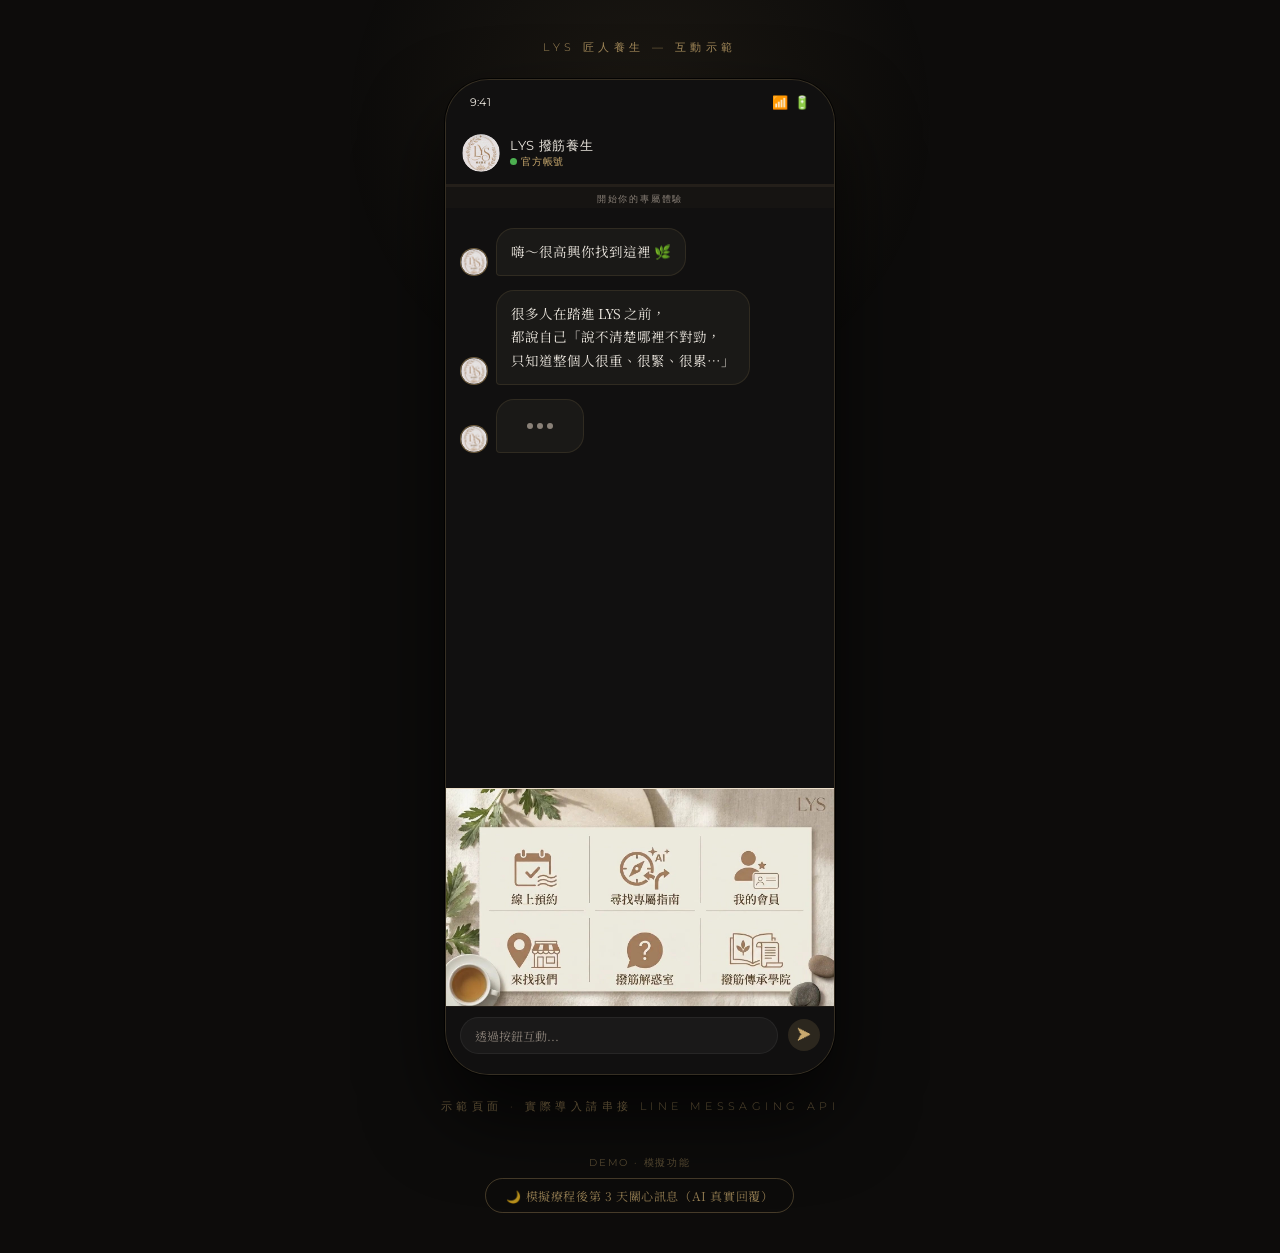
==== commit db79e308: "Update lys-chatbot-demo.html" ====
--- a/lys-chatbot-demo.html
+++ b/lys-chatbot-demo.html
@@ -461,45 +461,38 @@
 
   /* ── Rich Menu ─────────────────────────────────────────────── */
   .rich-menu {
+    position: relative;
+    flex-shrink: 0;
+    width: 100%;
+    border-top: 1px solid rgba(201,169,110,0.25);
     background: #F5F0E8;
-    border-top: 1px solid rgba(201,169,110,0.25);
+  }
+  .rich-menu-img {
+    width: 100%;
+    display: block;
+    user-select: none;
+    -webkit-user-drag: none;
+  }
+  .rich-menu-grid {
+    position: absolute;
+    inset: 0;
     display: grid;
     grid-template-columns: repeat(3, 1fr);
     grid-template-rows: repeat(2, 1fr);
-    gap: 1px;
-    background-color: rgba(201,169,110,0.18);
-    flex-shrink: 0;
   }
   .menu-item {
-    background: #F5F0E8;
-    display: flex;
-    flex-direction: column;
-    align-items: center;
-    justify-content: center;
-    padding: 10px 4px 8px;
     cursor: pointer;
-    gap: 5px;
+    position: relative;
+    background: transparent;
     transition: background 0.15s ease;
-    min-height: 72px;
-    position: relative;
-  }
-  .menu-item:hover { background: #EDE5D4; }
-  .menu-item:active { background: #E3D8C4; }
-  .menu-item .menu-icon { font-size: 22px; line-height: 1; }
-  .menu-item .menu-label {
-    font-family: 'Noto Serif TC', serif;
-    font-size: 10.5px;
-    color: #6B5B3E;
-    letter-spacing: 0.03em;
-    text-align: center;
-    line-height: 1.3;
-    font-weight: 400;
-  }
+  }
+  .menu-item:hover { background: rgba(107,91,62,0.08); }
+  .menu-item:active { background: rgba(107,91,62,0.18); }
   .menu-item.active-pulse::after {
     content:'';
     position:absolute;
     inset:0;
-    background: rgba(201,169,110,0.2);
+    background: rgba(201,169,110,0.25);
     animation: menuPulse 0.4s ease forwards;
   }
   @keyframes menuPulse {
@@ -699,29 +692,14 @@
 
     <!-- Rich Menu -->
     <div class="rich-menu" id="richMenu">
-      <div class="menu-item" onclick="menuTap(this,'booking')">
-        <div class="menu-icon">📅</div>
-        <div class="menu-label">線上預約</div>
-      </div>
-      <div class="menu-item" onclick="menuTap(this,'quiz')">
-        <div class="menu-icon">🧭</div>
-        <div class="menu-label">尋找專屬指南</div>
-      </div>
-      <div class="menu-item" onclick="menuTap(this,'member')">
-        <div class="menu-icon">👤</div>
-        <div class="menu-label">我的會員</div>
-      </div>
-      <div class="menu-item" onclick="menuTap(this,'location')">
-        <div class="menu-icon">📍</div>
-        <div class="menu-label">來找我們</div>
-      </div>
-      <div class="menu-item" onclick="menuTap(this,'faq')">
-        <div class="menu-icon">💬</div>
-        <div class="menu-label">撥筋解惑室</div>
-      </div>
-      <div class="menu-item" onclick="window.open('http://lys-spa.jhen-han.com/','_blank')">
-        <div class="menu-icon">📖</div>
-        <div class="menu-label">撥筋傳承學院</div>
+      <img class="rich-menu-img" src="[data-uri]" alt="LYS 圖文選單" draggable="false" />
+      <div class="rich-menu-grid">
+        <div class="menu-item" onclick="menuTap(this,'booking')" title="線上預約"></div>
+        <div class="menu-item" onclick="menuTap(this,'quiz')" title="尋找專屬指南"></div>
+        <div class="menu-item" onclick="menuTap(this,'member')" title="我的會員"></div>
+        <div class="menu-item" onclick="menuTap(this,'location')" title="來找我們"></div>
+        <div class="menu-item" onclick="menuTap(this,'faq')" title="撥筋解惑室"></div>
+        <div class="menu-item" onclick="window.open('http://lys-spa.jhen-han.com/','_blank')" title="撥筋傳承學院"></div>
       </div>
     </div>
 
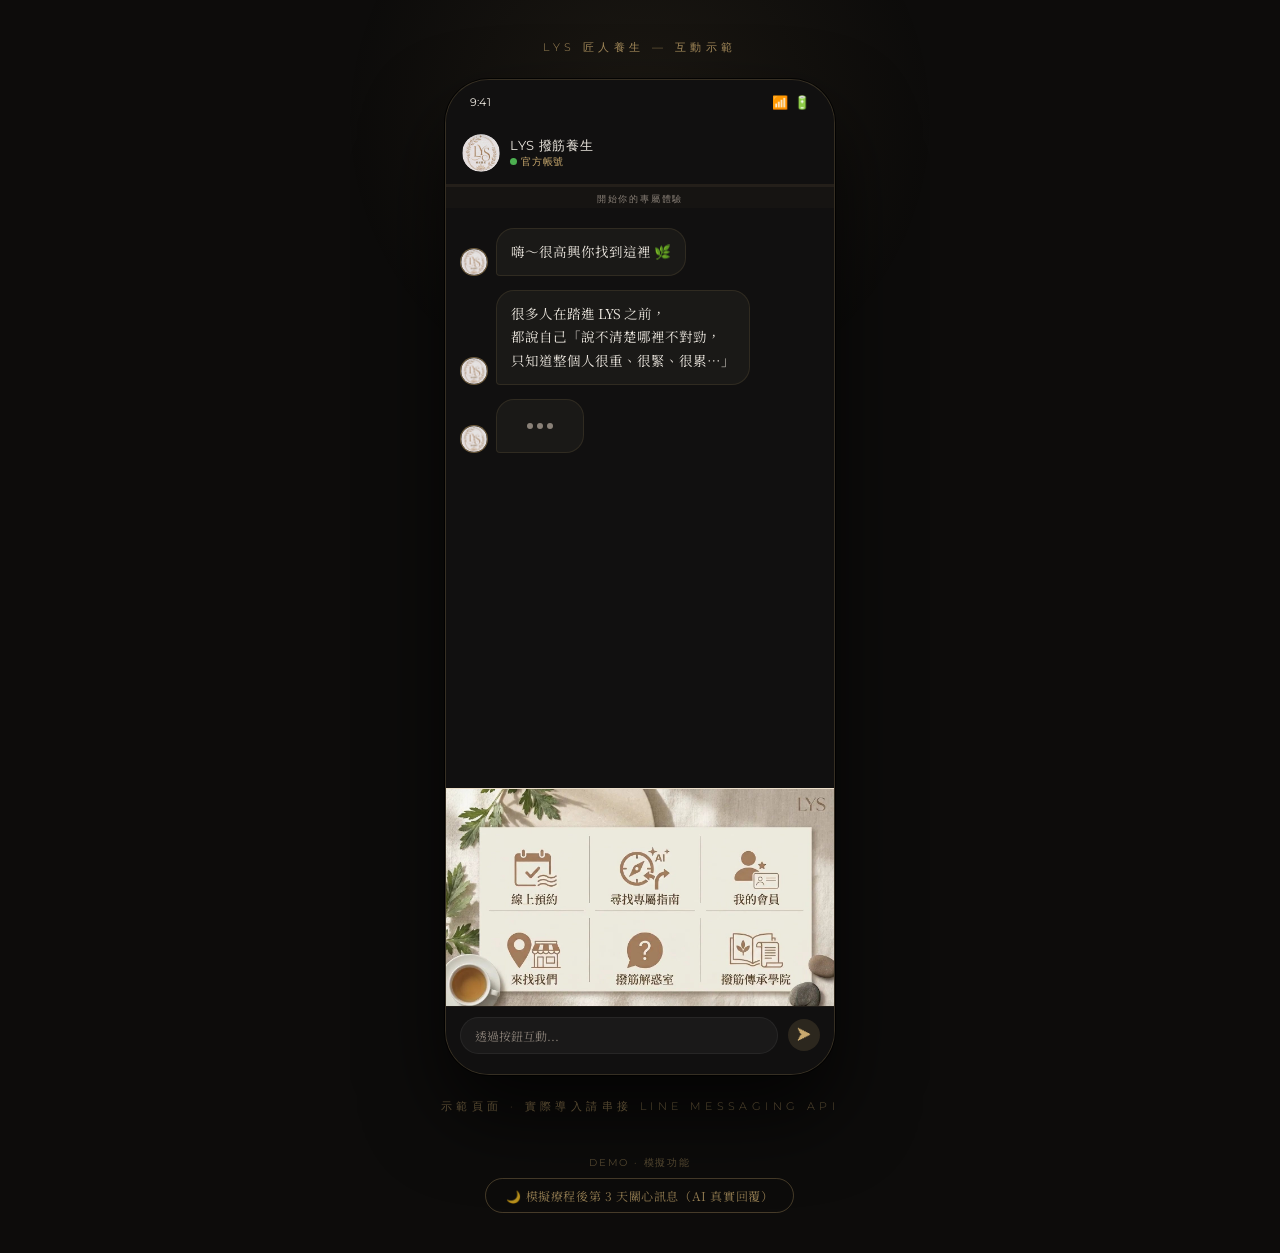
==== commit d0010f52: "Update lys-chatbot-demo.html" ====
--- a/lys-chatbot-demo.html
+++ b/lys-chatbot-demo.html
@@ -656,6 +656,61 @@
   .history-pts { font-size: 11px; color: var(--warm-gray); }
   .history-note { font-size: 11.5px; color: var(--warm-gray); font-style: italic; border-left: 2px solid rgba(201,169,110,0.25); padding-left: 8px; line-height: 1.6; }
 
+
+  /* ── Calendar ── */
+  .cal-section-label {
+    font-size: 11px; color: var(--warm-gray);
+    font-family: 'Montserrat', sans-serif; letter-spacing: 0.1em;
+    margin-bottom: 8px;
+  }
+  .cal-header {
+    display: flex; align-items: center; justify-content: space-between;
+    margin-bottom: 8px;
+  }
+  .cal-month-label {
+    font-family: 'Cormorant Garamond', serif;
+    font-size: 15px; color: var(--text-main); letter-spacing: 0.06em;
+  }
+  .cal-nav {
+    background: none; border: 1px solid rgba(201,169,110,0.25);
+    border-radius: 6px; color: var(--gold); font-size: 16px;
+    width: 28px; height: 28px; cursor: pointer; line-height: 1;
+    transition: all 0.15s;
+  }
+  .cal-nav:hover { background: rgba(201,169,110,0.12); border-color: var(--gold); }
+  .cal-weekdays {
+    display: grid; grid-template-columns: repeat(7,1fr);
+    margin-bottom: 4px;
+  }
+  .cal-weekdays span {
+    text-align: center; font-size: 10px;
+    color: var(--warm-gray); font-family: 'Montserrat', sans-serif;
+    padding: 2px 0;
+  }
+  .cal-grid {
+    display: grid; grid-template-columns: repeat(7,1fr);
+    gap: 3px; margin-bottom: 4px;
+  }
+  .cal-day {
+    aspect-ratio: 1; display: flex; align-items: center; justify-content: center;
+    font-size: 12px; border-radius: 50%; cursor: pointer;
+    color: var(--text-main); font-family: 'Montserrat', sans-serif;
+    transition: all 0.15s; border: 1px solid transparent;
+  }
+  .cal-day:hover:not(.cal-empty):not(.cal-past):not(.cal-closed) {
+    background: rgba(201,169,110,0.15); border-color: rgba(201,169,110,0.3);
+  }
+  .cal-day.selected {
+    background: var(--gold); color: #111010; font-weight: 400;
+    border-color: var(--gold);
+  }
+  .cal-day.today { border-color: rgba(201,169,110,0.5); color: var(--gold); }
+  .cal-day.cal-past, .cal-day.cal-closed {
+    color: rgba(138,129,120,0.35); cursor: default; pointer-events: none;
+  }
+  .cal-day.cal-empty { pointer-events: none; }
+  .cal-day.cal-closed { text-decoration: line-through; }
+
 </style>
 </head>
 <body>
@@ -1038,28 +1093,26 @@
 }
 
 // Send booking confirmation message into chat
-async function sendBookingConfirmMsg(treatmentName, time) {
+async function sendBookingConfirmMsg(treatmentName, time, dateLabel) {
   const teacher = getTeacherName();
-  const date = getTodayDate();
+  const dateStr = dateLabel || getTodayDate();
   closeModal();
   isAnimating = true;
 
-  // User side: confirmation action
-  await addUserMsg(`📅 確認預約 ${time}`);
+  await addUserMsg(`📅 確認預約 ${dateStr} ${time}`);
   await sleep(300);
 
-  // Bot confirmation message
+  const treatmentLine = treatmentName ? `<br>療程：<em>${treatmentName}</em>` : '';
   const confirmBubble = `
     ✅ 已為您預約完成！<br><br>
     <em>${teacher}</em> 將在<br>
-    <em>${date} ${time}</em><br>
+    <em>${dateStr}</em><br>
+    <em>${time}</em>${treatmentLine}<br><br>
     為您進行療程 🌿<br><br>
     如需更改或取消，請提前 2 小時與我們聯繫。<br>
     期待與您相見 🫶
   `;
   await addBotMsg(confirmBubble.trim(), 1000);
-
-  // Follow-up reminder
   await addBotMsg(`溫馨提醒：療程前請避免大量進食，穿著舒適衣物前來，讓身體能夠完全放鬆 🌸`, 1200);
 
   isAnimating = false;
@@ -1067,22 +1120,127 @@
 
 // General booking (from 線上預約 menu)
 function confirmGeneralBooking() {
+  if (!selectedDate) { showToastMsg('請選擇預約日期 📅'); return; }
   const timeSelected = document.querySelector('.time-slot.selected');
   if (!timeSelected) { showToastMsg('請選擇時段 🕐'); return; }
+  const [y, m, d] = selectedDate.split('-');
+  const days = ['日','一','二','三','四','五','六'];
+  const weekday = days[new Date(+y, +m-1, +d).getDay()];
+  const dateLabel = `${y} / ${m} / ${d}（週${weekday}）`;
   const time = timeSelected.textContent;
-  sendBookingConfirmMsg('', time);
+  sendBookingConfirmMsg('', time, dateLabel);
 }
 
 // Point-based booking (from 我的會員)
 function confirmPtsBooking() {
   const selected = document.querySelector('.treatment-item.selected');
+  if (!selected) { showToastMsg('請先選擇療程項目 🌿'); return; }
+  if (!selectedDate) { showToastMsg('請選擇預約日期 📅'); return; }
   const timeSelected = document.querySelector('.time-slot.selected');
-  if (!selected) { showToastMsg('請先選擇療程項目 🌿'); return; }
   if (!timeSelected) { showToastMsg('請選擇時段 🕐'); return; }
   const name = selected.querySelector('.treatment-name').textContent;
+  const [y, m, d] = selectedDate.split('-');
+  const days = ['日','一','二','三','四','五','六'];
+  const weekday = days[new Date(+y, +m-1, +d).getDay()];
+  const dateLabel = `${y} / ${m} / ${d}（週${weekday}）`;
   const time = timeSelected.textContent;
-  sendBookingConfirmMsg(name, time);
-}
+  sendBookingConfirmMsg(name, time, dateLabel);
+}
+
+
+// ── Calendar Logic ────────────────────────────────────────────────────────────
+let calYear, calMonth, selectedDate = null;
+
+function initCal() {
+  const now = new Date();
+  calYear  = now.getFullYear();
+  calMonth = now.getMonth();
+  selectedDate = null;
+  renderCal();
+}
+
+function calShift(dir) {
+  calMonth += dir;
+  if (calMonth > 11) { calMonth = 0; calYear++; }
+  if (calMonth < 0)  { calMonth = 11; calYear--; }
+  renderCal();
+}
+
+function renderCal() {
+  const grid  = document.getElementById('calGrid');
+  const label = document.getElementById('calMonthLabel');
+  if (!grid || !label) return;
+
+  const monthNames = ['1月','2月','3月','4月','5月','6月','7月','8月','9月','10月','11月','12月'];
+  label.textContent = calYear + ' · ' + monthNames[calMonth];
+
+  const today    = new Date();
+  const firstDay = new Date(calYear, calMonth, 1).getDay();  // 0=Sun
+  const daysInMonth = new Date(calYear, calMonth + 1, 0).getDate();
+
+  let html = '';
+  // empty cells before 1st
+  for (let i = 0; i < firstDay; i++) html += '<div class="cal-day cal-empty"></div>';
+
+  for (let d = 1; d <= daysInMonth; d++) {
+    const date = new Date(calYear, calMonth, d);
+    const isPast   = date < new Date(today.getFullYear(), today.getMonth(), today.getDate());
+    const isClosed = date.getDay() === 0; // 週日休假（示範用，可調整）
+    const isToday  = date.toDateString() === today.toDateString();
+    const dateStr  = calYear + '-' + String(calMonth+1).padStart(2,'0') + '-' + String(d).padStart(2,'0');
+    const isSelected = selectedDate === dateStr;
+
+    let cls = 'cal-day';
+    if (isPast)    cls += ' cal-past';
+    if (isClosed && !isPast) cls += ' cal-closed';
+    if (isToday)   cls += ' today';
+    if (isSelected) cls += ' selected';
+
+    const handler = (!isPast && !isClosed)
+      ? `onclick="selectCalDay('${dateStr}', this)"`
+      : '';
+
+    html += `<div class="${cls}" ${handler}>${d}</div>`;
+  }
+  grid.innerHTML = html;
+  updateBookingSummary();
+}
+
+function selectCalDay(dateStr, el) {
+  selectedDate = dateStr;
+  document.querySelectorAll('.cal-day.selected').forEach(e => e.classList.remove('selected'));
+  el.classList.add('selected');
+  updateBookingSummary();
+}
+
+function selectTime(el) {
+  document.querySelectorAll('.time-slot.selected').forEach(e => e.classList.remove('selected'));
+  el.classList.add('selected');
+  updateBookingSummary();
+}
+
+function updateBookingSummary() {
+  const summary = document.getElementById('booking-summary');
+  if (!summary) return;
+  const timeEl = document.querySelector('.time-slot.selected');
+  const time   = timeEl ? timeEl.textContent : null;
+  if (selectedDate && time) {
+    const [y, m, d] = selectedDate.split('-');
+    const days = ['日','一','二','三','四','五','六'];
+    const weekday = days[new Date(+y, +m-1, +d).getDay()];
+    summary.innerHTML = `✦ ${y} / ${m} / ${d}（週${weekday}）· ${time}`;
+  } else if (selectedDate) {
+    const [y, m, d] = selectedDate.split('-');
+    summary.innerHTML = `✦ ${y} / ${m} / ${d} · 請選擇時段`;
+  } else if (time) {
+    summary.innerHTML = `✦ ${time} · 請選擇日期`;
+  } else {
+    summary.innerHTML = '';
+  }
+}
+
+// Re-init calendar every time booking modal opens
+// initCal is called inside the real openModal below
 
 // ── Rich Menu ─────────────────────────────────────────────────────────────
 
@@ -1097,17 +1255,19 @@
   const content = document.getElementById('modalContent');
   content.innerHTML = getModalContent(type);
   overlay.classList.add('open');
-  // bind faq toggles
   document.querySelectorAll('.faq-item').forEach(item => {
     item.addEventListener('click', () => item.classList.toggle('open'));
   });
-  // bind time slots
   document.querySelectorAll('.time-slot').forEach(slot => {
     slot.addEventListener('click', function() {
       document.querySelectorAll('.time-slot').forEach(s => s.classList.remove('selected'));
       this.classList.add('selected');
+      updateBookingSummary();
     });
   });
+  if (type === 'booking' || type === 'member-booking') {
+    initCal();
+  }
 }
 
 function closeModal() {
@@ -1121,22 +1281,36 @@
   if (type === 'booking') return `
     <div class="modal-title">📅 線上預約</div>
     <div class="modal-sub">ONLINE BOOKING</div>
-    <div class="modal-body">請選擇您偏好的日期與時段，我們的老師將為您保留專屬位置 🌿</div>
     <div class="modal-divider"></div>
-    <div style="font-size:11px;color:var(--warm-gray);font-family:'Montserrat',sans-serif;letter-spacing:0.1em;margin-bottom:8px;">選擇時段</div>
-    <div class="time-grid">
-      <div class="time-slot">10:00</div>
-      <div class="time-slot">11:00</div>
-      <div class="time-slot">13:00</div>
-      <div class="time-slot">14:00</div>
-      <div class="time-slot">15:00</div>
-      <div class="time-slot">16:00</div>
-      <div class="time-slot">19:00</div>
-      <div class="time-slot">20:00</div>
-      <div class="time-slot">21:00</div>
-    </div>
+
+    <div class="cal-section-label">選擇日期</div>
+    <div class="cal-header">
+      <button class="cal-nav" onclick="calShift(-1)">‹</button>
+      <div class="cal-month-label" id="calMonthLabel"></div>
+      <button class="cal-nav" onclick="calShift(1)">›</button>
+    </div>
+    <div class="cal-weekdays">
+      <span>日</span><span>一</span><span>二</span><span>三</span><span>四</span><span>五</span><span>六</span>
+    </div>
+    <div class="cal-grid" id="calGrid"></div>
+
     <div class="modal-divider"></div>
-    <button class="modal-btn primary" onclick="confirmGeneralBooking()">確認預約時段</button>
+    <div class="cal-section-label">選擇時段</div>
+    <div class="time-grid" id="timeGrid">
+      <div class="time-slot" onclick="selectTime(this)">10:00</div>
+      <div class="time-slot" onclick="selectTime(this)">11:00</div>
+      <div class="time-slot" onclick="selectTime(this)">13:00</div>
+      <div class="time-slot" onclick="selectTime(this)">14:00</div>
+      <div class="time-slot" onclick="selectTime(this)">15:00</div>
+      <div class="time-slot" onclick="selectTime(this)">16:00</div>
+      <div class="time-slot" onclick="selectTime(this)">19:00</div>
+      <div class="time-slot" onclick="selectTime(this)">20:00</div>
+      <div class="time-slot" onclick="selectTime(this)">21:00</div>
+    </div>
+
+    <div id="booking-summary" style="font-size:12px;color:var(--gold);text-align:center;margin-top:10px;min-height:18px;letter-spacing:0.04em;"></div>
+    <div class="modal-divider"></div>
+    <button class="modal-btn primary" onclick="confirmGeneralBooking()">確認預約</button>
     <button class="modal-btn secondary" onclick="showToastMsg('即將開啟 LINE 客服...');closeModal();">💬 直接詢問老師</button>
   `;
 
@@ -1194,19 +1368,32 @@
     </div>
 
     <div class="modal-divider"></div>
-    <div style="font-size:11px;color:var(--warm-gray);font-family:'Montserrat',sans-serif;letter-spacing:0.1em;margin-bottom:8px;">選擇時段</div>
-    <div class="time-grid">
-      <div class="time-slot">10:00</div>
-      <div class="time-slot">11:00</div>
-      <div class="time-slot">13:00</div>
-      <div class="time-slot">14:00</div>
-      <div class="time-slot">15:00</div>
-      <div class="time-slot">16:00</div>
-      <div class="time-slot">19:00</div>
-      <div class="time-slot">20:00</div>
-      <div class="time-slot">21:00</div>
+    <div class="cal-section-label">選擇日期</div>
+    <div class="cal-header">
+      <button class="cal-nav" onclick="calShift(-1)">‹</button>
+      <div class="cal-month-label" id="calMonthLabel"></div>
+      <button class="cal-nav" onclick="calShift(1)">›</button>
+    </div>
+    <div class="cal-weekdays">
+      <span>日</span><span>一</span><span>二</span><span>三</span><span>四</span><span>五</span><span>六</span>
+    </div>
+    <div class="cal-grid" id="calGrid"></div>
+
+    <div class="modal-divider"></div>
+    <div class="cal-section-label">選擇時段</div>
+    <div class="time-grid" id="timeGrid">
+      <div class="time-slot" onclick="selectTime(this)">10:00</div>
+      <div class="time-slot" onclick="selectTime(this)">11:00</div>
+      <div class="time-slot" onclick="selectTime(this)">13:00</div>
+      <div class="time-slot" onclick="selectTime(this)">14:00</div>
+      <div class="time-slot" onclick="selectTime(this)">15:00</div>
+      <div class="time-slot" onclick="selectTime(this)">16:00</div>
+      <div class="time-slot" onclick="selectTime(this)">19:00</div>
+      <div class="time-slot" onclick="selectTime(this)">20:00</div>
+      <div class="time-slot" onclick="selectTime(this)">21:00</div>
     </div>
     <div id="pts-summary" style="font-size:12px;color:var(--warm-gray);text-align:right;margin-top:8px;"></div>
+    <div id="booking-summary" style="font-size:12px;color:var(--gold);text-align:center;margin-top:6px;min-height:18px;letter-spacing:0.04em;"></div>
     <div class="modal-divider"></div>
     <button class="modal-btn primary" onclick="confirmPtsBooking()">✅ 確認點數預約</button>
     <button class="modal-btn secondary" onclick="openModal('member')">← 返回會員中心</button>
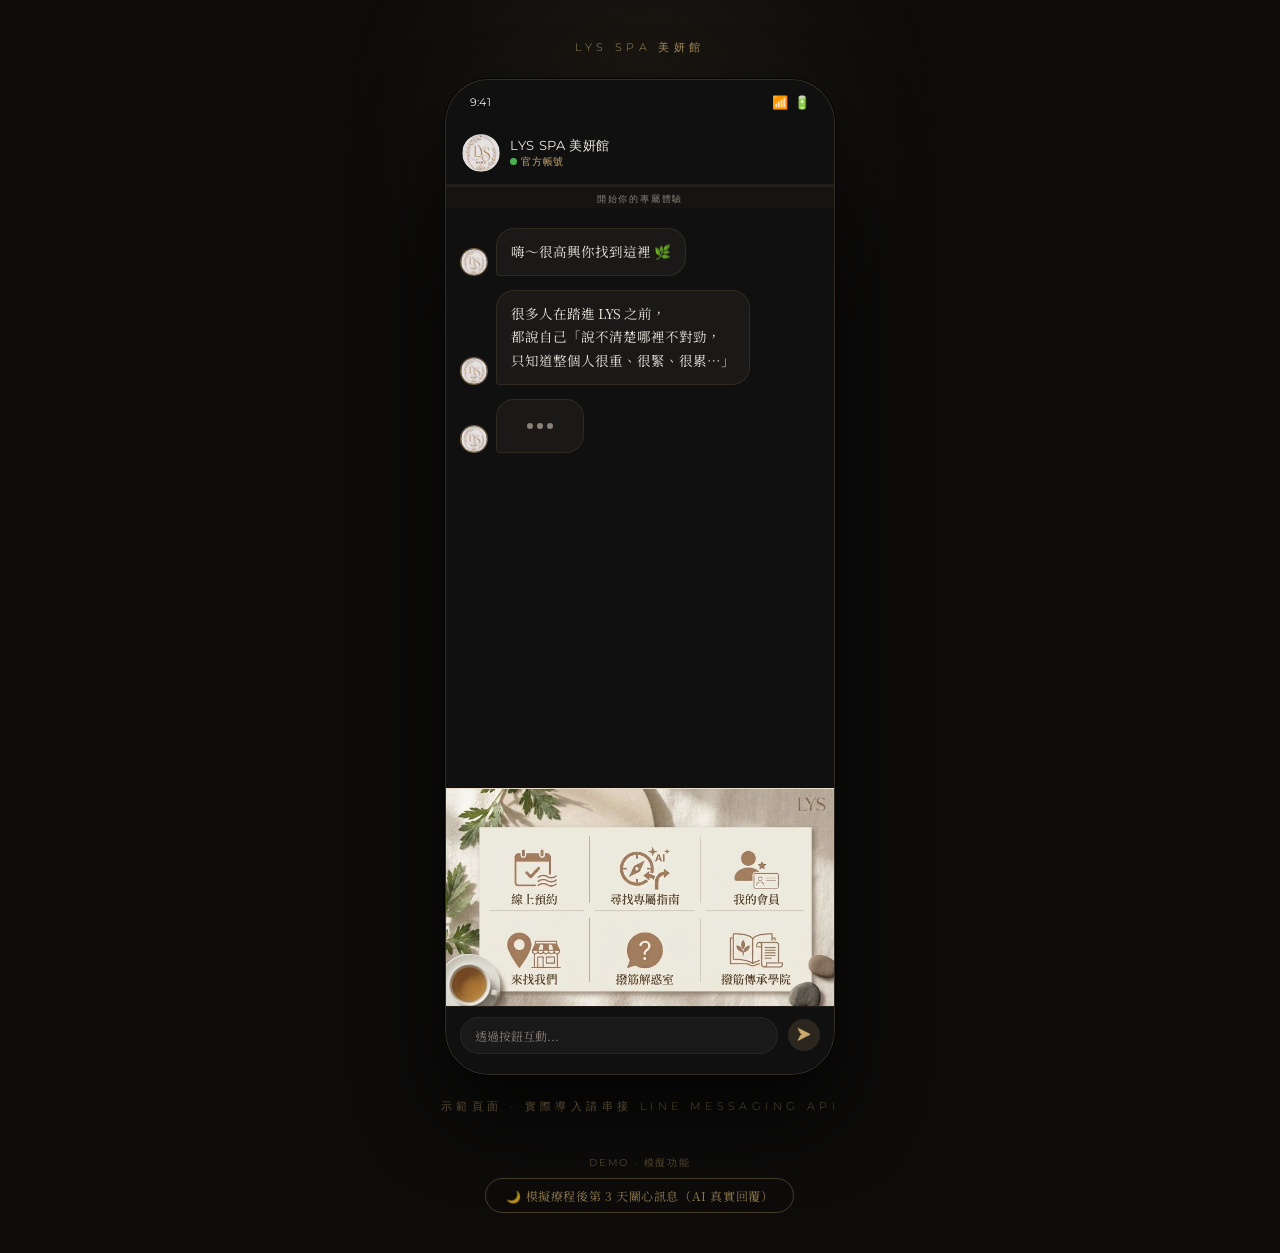
==== commit b791d034: "Update lys-chatbot-demo.html" ====
--- a/lys-chatbot-demo.html
+++ b/lys-chatbot-demo.html
@@ -3,7 +3,7 @@
 <head>
 <meta charset="UTF-8">
 <meta name="viewport" content="width=device-width, initial-scale=1.0">
-<title>LYS 撥筋養生｜專屬放鬆指南</title>
+<title>LYS SPA 美妍館｜專屬放鬆指南</title>
 <link href="https://fonts.googleapis.com/css2?family=Cormorant+Garamond:ital,wght@0,300;0,400;1,300&family=Noto+Serif+TC:wght@300;400&family=Montserrat:wght@300;400&display=swap" rel="stylesheet">
 <style>
   :root {
@@ -716,7 +716,7 @@
 <body>
 
 <div class="scene">
-  <div class="brand-label">LYS 匠人養生 — 互動示範</div>
+  <div class="brand-label">LYS SPA 美妍館</div>
 
   <div class="phone">
     <!-- Status bar -->
@@ -731,7 +731,7 @@
     <div class="line-header">
       <div class="avatar" style="background:none;border:none;padding:0;overflow:hidden;"><img src="[data-uri]" style="width:38px;height:38px;border-radius:50%;object-fit:cover;" /></div>
       <div class="header-info">
-        <div class="header-name">LYS 撥筋養生</div>
+        <div class="header-name">LYS SPA 美妍館</div>
         <div class="header-sub"><span class="header-dot"></span>官方帳號</div>
       </div>
     </div>
